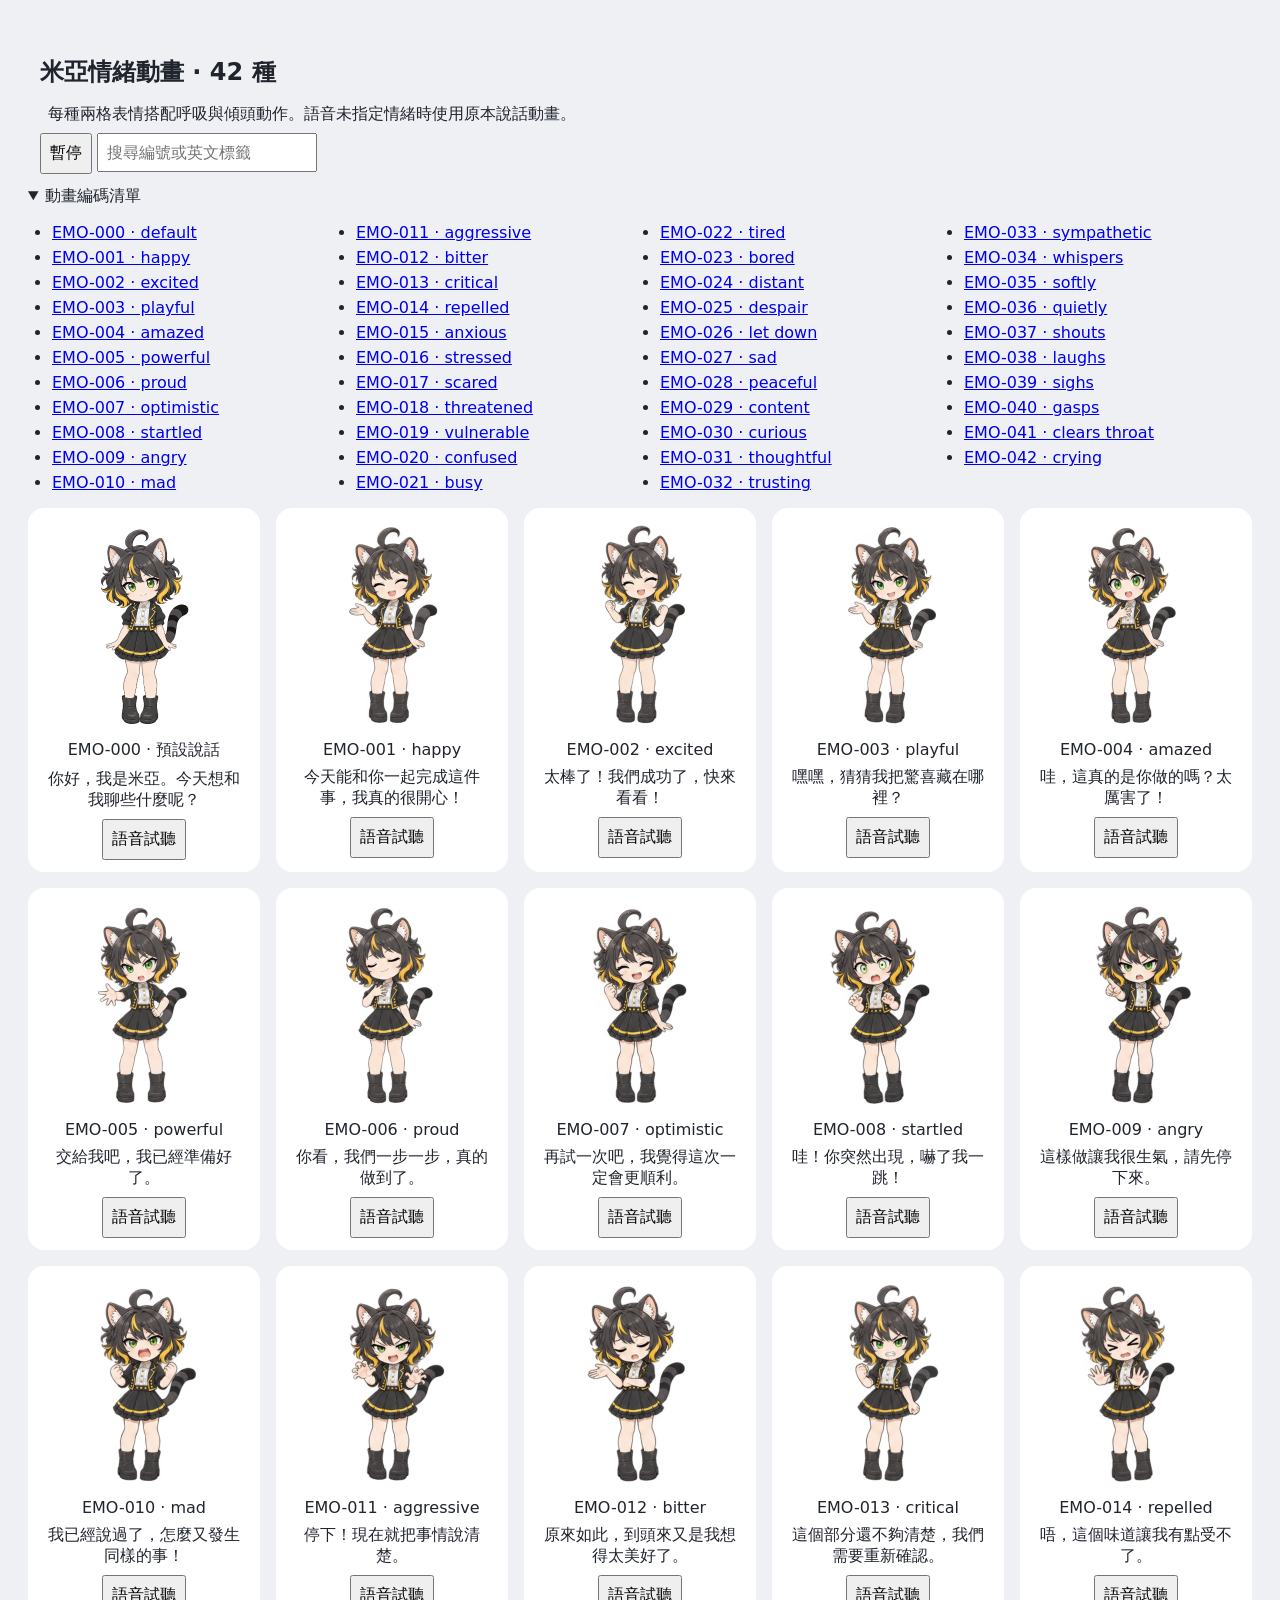
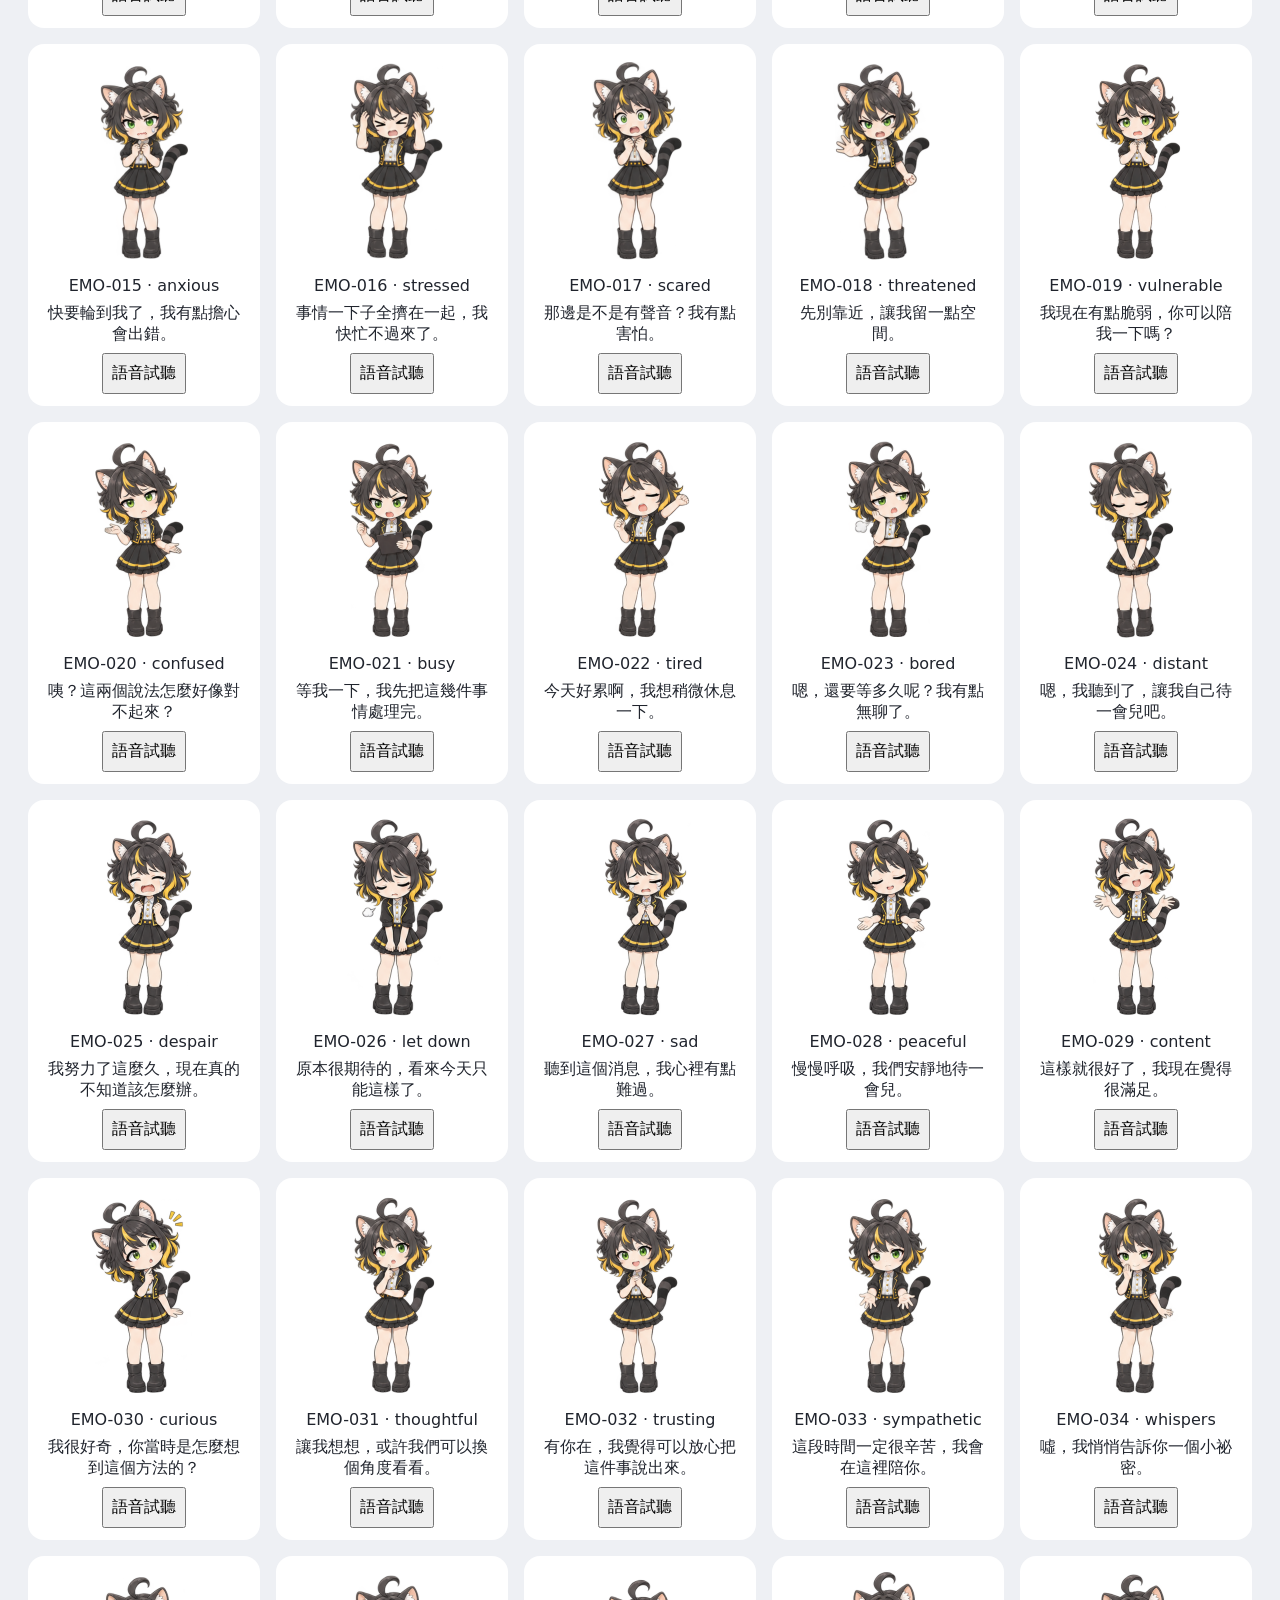
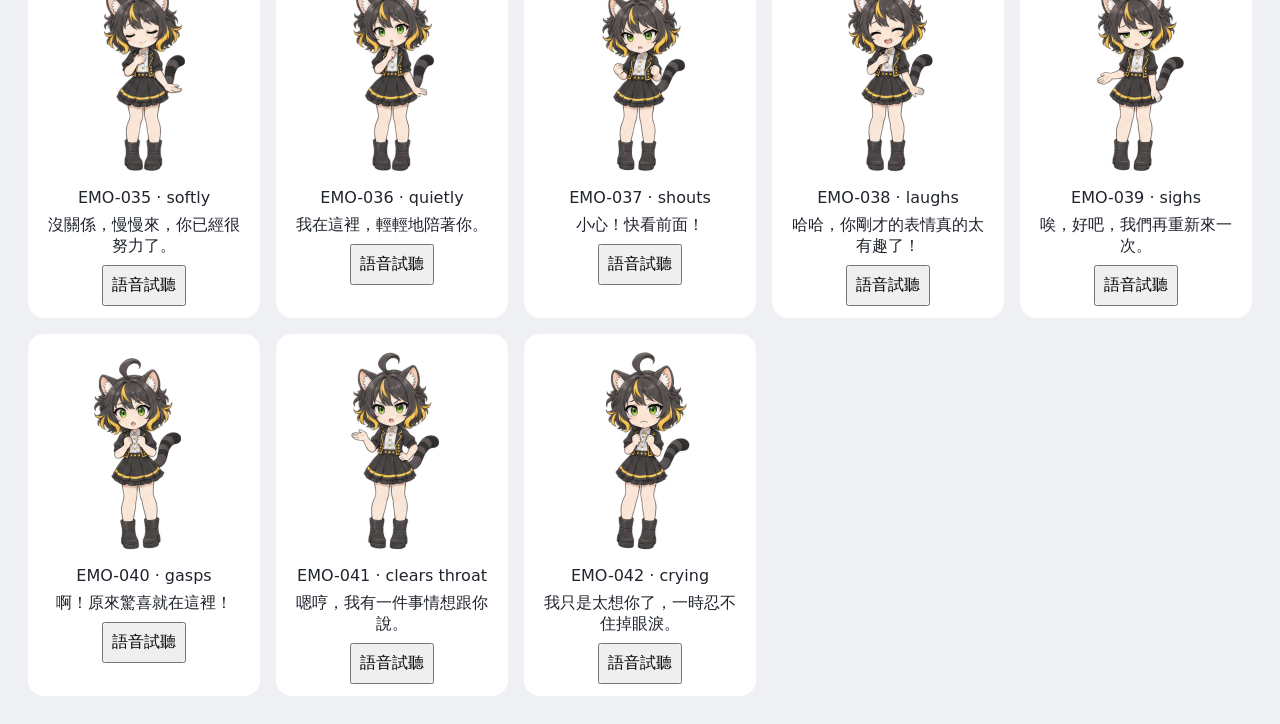
==== 情緒動畫預覽.html @ f8f02eca "Release MIA desktop 3.1 public source and animation previews" ====
<!doctype html><html lang="zh-Hant"><meta charset="utf-8"><title>米亞情緒動畫</title>
<style>body{background:#eef0f4;color:#20242d;font:16px system-ui;margin:28px}header{position:sticky;top:0;background:#eef0f4ed;padding:12px;z-index:1}h1{font-size:24px}button,input{font:inherit;padding:8px}main{display:grid;grid-template-columns:repeat(auto-fill,minmax(205px,1fr));gap:16px}article{background:white;border-radius:16px;padding:12px;text-align:center}canvas{width:192px;height:208px}p{margin:8px}small{color:#616773}</style>
<style>#index{columns:4 180px;padding-left:24px}#index li{break-inside:avoid;margin-bottom:6px}article{scroll-margin-top:180px}</style>
<header><h1>米亞情緒動畫 · 42 種</h1><p>每種兩格表情搭配呼吸與傾頭動作。語音未指定情緒時使用原本說話動畫。</p><button id="toggle">暫停</button> <input id="filter" placeholder="搜尋編號或英文標籤" aria-label="搜尋編號或標籤"></header>
<details open><summary>動畫編碼清單</summary><ul id="index"></ul></details><main id="gallery"></main>
<script>
const profiles=[{"code": "EMO-000", "tag": "default", "period": 2.4, "tilt": 1, "lean": 0, "breath": 0.008}, {"tag": "happy", "period": 2.2, "tilt": 1.3, "lean": 0.0, "breath": 0.01, "code": "EMO-001"}, {"tag": "excited", "period": 0.8, "tilt": 2.0, "lean": 0.0, "breath": 0.018, "code": "EMO-002"}, {"tag": "playful", "period": 1.6, "tilt": 3.0, "lean": 1.0, "breath": 0.012, "code": "EMO-003"}, {"tag": "amazed", "period": 1.3, "tilt": 1.0, "lean": -2.0, "breath": 0.014, "code": "EMO-004"}, {"tag": "powerful", "period": 2.8, "tilt": 0.7, "lean": -1.0, "breath": 0.012, "code": "EMO-005"}, {"tag": "proud", "period": 3.2, "tilt": 1.2, "lean": -1.5, "breath": 0.009, "code": "EMO-006"}, {"tag": "optimistic", "period": 2.5, "tilt": 1.8, "lean": 1.0, "breath": 0.01, "code": "EMO-007"}, {"tag": "startled", "period": 0.7, "tilt": 1.3, "lean": -3.0, "breath": 0.018, "code": "EMO-008"}, {"tag": "angry", "period": 1.2, "tilt": 1.0, "lean": 3.0, "breath": 0.012, "code": "EMO-009"}, {"tag": "mad", "period": 1.0, "tilt": 1.5, "lean": 3.5, "breath": 0.014, "code": "EMO-010"}, {"tag": "aggressive", "period": 0.9, "tilt": 1.7, "lean": 4.0, "breath": 0.016, "code": "EMO-011"}, {"tag": "bitter", "period": 3.8, "tilt": 0.5, "lean": -2.0, "breath": 0.005, "code": "EMO-012"}, {"tag": "critical", "period": 2.9, "tilt": 0.9, "lean": 2.0, "breath": 0.006, "code": "EMO-013"}, {"tag": "repelled", "period": 2.4, "tilt": 1.2, "lean": -4.0, "breath": 0.007, "code": "EMO-014"}, {"tag": "anxious", "period": 1.1, "tilt": 1.0, "lean": 1.0, "breath": 0.013, "code": "EMO-015"}, {"tag": "stressed", "period": 1.5, "tilt": 1.2, "lean": 2.0, "breath": 0.012, "code": "EMO-016"}, {"tag": "scared", "period": 0.8, "tilt": 0.8, "lean": -2.0, "breath": 0.014, "code": "EMO-017"}, {"tag": "threatened", "period": 1.3, "tilt": 0.6, "lean": -3.0, "breath": 0.011, "code": "EMO-018"}, {"tag": "vulnerable", "period": 3.3, "tilt": 0.6, "lean": 1.0, "breath": 0.006, "code": "EMO-019"}, {"tag": "confused", "period": 2.7, "tilt": 3.5, "lean": 0.0, "breath": 0.007, "code": "EMO-020"}, {"tag": "busy", "period": 1.7, "tilt": 1.4, "lean": 1.0, "breath": 0.009, "code": "EMO-021"}, {"tag": "tired", "period": 5.0, "tilt": 0.7, "lean": 2.0, "breath": 0.005, "code": "EMO-022"}, {"tag": "bored", "period": 4.5, "tilt": 1.5, "lean": -1.0, "breath": 0.004, "code": "EMO-023"}, {"tag": "distant", "period": 5.5, "tilt": 0.4, "lean": -2.0, "breath": 0.003, "code": "EMO-024"}, {"tag": "despair", "period": 5.2, "tilt": 0.5, "lean": 3.0, "breath": 0.004, "code": "EMO-025"}, {"tag": "let down", "period": 4.8, "tilt": 0.7, "lean": 2.5, "breath": 0.005, "code": "EMO-026"}, {"tag": "sad", "period": 4.2, "tilt": 0.8, "lean": 2.0, "breath": 0.006, "code": "EMO-027"}, {"tag": "peaceful", "period": 4.0, "tilt": 0.6, "lean": 0.0, "breath": 0.007, "code": "EMO-028"}, {"tag": "content", "period": 4.4, "tilt": 0.8, "lean": -0.5, "breath": 0.008, "code": "EMO-029"}, {"tag": "curious", "period": 2.6, "tilt": 2.8, "lean": 1.5, "breath": 0.009, "code": "EMO-030"}, {"tag": "thoughtful", "period": 3.9, "tilt": 1.4, "lean": 1.0, "breath": 0.006, "code": "EMO-031"}, {"tag": "trusting", "period": 3.6, "tilt": 1.1, "lean": -0.5, "breath": 0.008, "code": "EMO-032"}, {"tag": "sympathetic", "period": 3.7, "tilt": 1.0, "lean": 1.5, "breath": 0.007, "code": "EMO-033"}, {"tag": "whispers", "period": 3.4, "tilt": 0.6, "lean": 2.5, "breath": 0.004, "code": "EMO-034"}, {"tag": "softly", "period": 3.5, "tilt": 0.8, "lean": 1.0, "breath": 0.005, "code": "EMO-035"}, {"tag": "quietly", "period": 4.1, "tilt": 0.4, "lean": 0.5, "breath": 0.004, "code": "EMO-036"}, {"tag": "shouts", "period": 1.0, "tilt": 1.2, "lean": 3.0, "breath": 0.02, "code": "EMO-037"}, {"tag": "laughs", "period": 0.6, "tilt": 2.4, "lean": -1.0, "breath": 0.022, "code": "EMO-038"}, {"tag": "sighs", "period": 4.6, "tilt": 0.4, "lean": 2.0, "breath": 0.012, "code": "EMO-039"}, {"tag": "gasps", "period": 0.9, "tilt": 0.7, "lean": -2.5, "breath": 0.02, "code": "EMO-040"}, {"tag": "clears throat", "period": 1.8, "tilt": 0.5, "lean": 1.5, "breath": 0.01, "code": "EMO-041"}, {"tag": "crying", "period": 1.9, "tilt": 1.1, "lean": 3.0, "breath": 0.016, "code": "EMO-042"}],atlases=[{"file": "speech-atlas-1.png", "columns": 4, "rows": 3, "tags": ["happy", "excited", "playful", "amazed", "powerful", "proud"], "xBounds": [0, 267, 523, 777, 1044], "yBounds": [0, 480, 982, 1507], "bounds": [[44, 12, 241, 448], [30, 12, 227, 448], [31, 12, 218, 448], [31, 12, 220, 448], [48, 34, 241, 470], [30, 34, 228, 470], [31, 34, 224, 470], [31, 34, 224, 470], [49, 35, 241, 471], [28, 34, 228, 472], [30, 34, 224, 471], [31, 34, 224, 471]]}, {"file": "speech-atlas-2.png", "columns": 3, "rows": 4, "tags": ["optimistic", "startled", "angry", "mad", "aggressive", "bitter"], "xBounds": [0, 351, 692, 1044], "yBounds": [0, 370, 747, 1125, 1507], "bounds": [[107, 6, 287, 359], [87, 7, 257, 359], [70, 6, 245, 359], [110, 13, 286, 366], [85, 14, 257, 366], [69, 13, 245, 366], [111, 14, 286, 366], [87, 13, 263, 365], [68, 13, 243, 366], [113, 14, 286, 365], [85, 13, 257, 364], [66, 14, 242, 364]]}, {"file": "speech-atlas-3.png", "columns": 3, "rows": 4, "tags": ["critical", "repelled", "anxious", "stressed", "scared", "threatened"], "xBounds": [0, 348, 695, 1044], "yBounds": [0, 374, 751, 1128, 1507], "bounds": [[118, 10, 279, 363], [98, 10, 262, 362], [81, 10, 245, 362], [115, 13, 279, 365], [97, 13, 259, 365], [80, 13, 238, 365], [113, 13, 281, 365], [96, 14, 264, 365], [81, 13, 241, 365], [117, 14, 276, 364], [96, 14, 259, 364], [76, 13, 245, 364]]}, {"file": "speech-atlas-4.png", "columns": 4, "rows": 3, "tags": ["vulnerable", "confused", "busy", "tired", "bored", "distant"], "xBounds": [0, 268, 522, 776, 1044], "yBounds": [0, 489, 992, 1507], "bounds": [[48, 21, 237, 456], [31, 21, 222, 456], [35, 22, 224, 456], [33, 22, 225, 456], [49, 37, 236, 469], [37, 36, 221, 469], [33, 38, 219, 469], [32, 39, 232, 469], [48, 39, 234, 468], [33, 37, 219, 468], [37, 36, 219, 469], [36, 39, 219, 468]]}, {"file": "speech-atlas-5.png", "columns": 4, "rows": 3, "tags": ["despair", "let down", "sad", "peaceful", "content", "curious"], "xBounds": [0, 276, 525, 773, 1044], "yBounds": [0, 463, 965, 1507], "bounds": [[59, 9, 253, 436], [26, 9, 217, 436], [32, 13, 228, 436], [23, 15, 224, 436], [62, 30, 255, 476], [27, 29, 220, 476], [30, 33, 220, 476], [30, 31, 223, 476], [62, 28, 254, 488], [23, 29, 226, 488], [24, 32, 226, 488], [21, 50, 241, 488]]}, {"file": "speech-atlas-6.png", "columns": 4, "rows": 3, "tags": ["thoughtful", "trusting", "sympathetic", "whispers", "softly", "quietly"], "xBounds": [0, 272, 524, 777, 1044], "yBounds": [0, 481, 985, 1507], "bounds": [[54, 12, 235, 452], [35, 13, 216, 452], [37, 12, 218, 452], [37, 12, 218, 451], [53, 32, 240, 473], [34, 32, 221, 473], [32, 34, 222, 473], [33, 34, 222, 473], [51, 33, 235, 471], [33, 32, 217, 471], [34, 32, 217, 471], [35, 32, 218, 471]]}, {"file": "speech-atlas-7.png", "columns": 4, "rows": 3, "tags": ["shouts", "laughs", "sighs", "gasps", "clears throat", "crying"], "xBounds": [0, 278, 527, 776, 1044], "yBounds": [0, 489, 993, 1506], "bounds": [[57, 10, 254, 465], [27, 10, 224, 465], [23, 11, 225, 465], [25, 11, 224, 465], [52, 26, 256, 478], [27, 29, 228, 478], [29, 27, 226, 478], [30, 29, 227, 478], [56, 30, 254, 477], [25, 28, 229, 478], [28, 31, 226, 479], [30, 28, 229, 479]]}],base='src/Mia/Assets/Interactions/';
const samples=[{"code": "EMO-000", "tag": "", "line": "\u4f60\u597d\uff0c\u6211\u662f\u7c73\u4e9e\u3002\u4eca\u5929\u60f3\u548c\u6211\u804a\u4e9b\u4ec0\u9ebc\u5462\uff1f"}, {"code": "EMO-001", "tag": "happy", "line": "\u4eca\u5929\u80fd\u548c\u4f60\u4e00\u8d77\u5b8c\u6210\u9019\u4ef6\u4e8b\uff0c\u6211\u771f\u7684\u5f88\u958b\u5fc3\uff01"}, {"code": "EMO-002", "tag": "excited", "line": "\u592a\u68d2\u4e86\uff01\u6211\u5011\u6210\u529f\u4e86\uff0c\u5feb\u4f86\u770b\u770b\uff01"}, {"code": "EMO-003", "tag": "playful", "line": "\u563f\u563f\uff0c\u731c\u731c\u6211\u628a\u9a5a\u559c\u85cf\u5728\u54ea\u88e1\uff1f"}, {"code": "EMO-004", "tag": "amazed", "line": "\u54c7\uff0c\u9019\u771f\u7684\u662f\u4f60\u505a\u7684\u55ce\uff1f\u592a\u53b2\u5bb3\u4e86\uff01"}, {"code": "EMO-005", "tag": "powerful", "line": "\u4ea4\u7d66\u6211\u5427\uff0c\u6211\u5df2\u7d93\u6e96\u5099\u597d\u4e86\u3002"}, {"code": "EMO-006", "tag": "proud", "line": "\u4f60\u770b\uff0c\u6211\u5011\u4e00\u6b65\u4e00\u6b65\uff0c\u771f\u7684\u505a\u5230\u4e86\u3002"}, {"code": "EMO-007", "tag": "optimistic", "line": "\u518d\u8a66\u4e00\u6b21\u5427\uff0c\u6211\u89ba\u5f97\u9019\u6b21\u4e00\u5b9a\u6703\u66f4\u9806\u5229\u3002"}, {"code": "EMO-008", "tag": "startled", "line": "\u54c7\uff01\u4f60\u7a81\u7136\u51fa\u73fe\uff0c\u5687\u4e86\u6211\u4e00\u8df3\uff01"}, {"code": "EMO-009", "tag": "angry", "line": "\u9019\u6a23\u505a\u8b93\u6211\u5f88\u751f\u6c23\uff0c\u8acb\u5148\u505c\u4e0b\u4f86\u3002"}, {"code": "EMO-010", "tag": "mad", "line": "\u6211\u5df2\u7d93\u8aaa\u904e\u4e86\uff0c\u600e\u9ebc\u53c8\u767c\u751f\u540c\u6a23\u7684\u4e8b\uff01"}, {"code": "EMO-011", "tag": "aggressive", "line": "\u505c\u4e0b\uff01\u73fe\u5728\u5c31\u628a\u4e8b\u60c5\u8aaa\u6e05\u695a\u3002"}, {"code": "EMO-012", "tag": "bitter", "line": "\u539f\u4f86\u5982\u6b64\uff0c\u5230\u982d\u4f86\u53c8\u662f\u6211\u60f3\u5f97\u592a\u7f8e\u597d\u4e86\u3002"}, {"code": "EMO-013", "tag": "critical", "line": "\u9019\u500b\u90e8\u5206\u9084\u4e0d\u5920\u6e05\u695a\uff0c\u6211\u5011\u9700\u8981\u91cd\u65b0\u78ba\u8a8d\u3002"}, {"code": "EMO-014", "tag": "repelled", "line": "\u5514\uff0c\u9019\u500b\u5473\u9053\u8b93\u6211\u6709\u9ede\u53d7\u4e0d\u4e86\u3002"}, {"code": "EMO-015", "tag": "anxious", "line": "\u5feb\u8981\u8f2a\u5230\u6211\u4e86\uff0c\u6211\u6709\u9ede\u64d4\u5fc3\u6703\u51fa\u932f\u3002"}, {"code": "EMO-016", "tag": "stressed", "line": "\u4e8b\u60c5\u4e00\u4e0b\u5b50\u5168\u64e0\u5728\u4e00\u8d77\uff0c\u6211\u5feb\u5fd9\u4e0d\u904e\u4f86\u4e86\u3002"}, {"code": "EMO-017", "tag": "scared", "line": "\u90a3\u908a\u662f\u4e0d\u662f\u6709\u8072\u97f3\uff1f\u6211\u6709\u9ede\u5bb3\u6015\u3002"}, {"code": "EMO-018", "tag": "threatened", "line": "\u5148\u5225\u9760\u8fd1\uff0c\u8b93\u6211\u7559\u4e00\u9ede\u7a7a\u9593\u3002"}, {"code": "EMO-019", "tag": "vulnerable", "line": "\u6211\u73fe\u5728\u6709\u9ede\u8106\u5f31\uff0c\u4f60\u53ef\u4ee5\u966a\u6211\u4e00\u4e0b\u55ce\uff1f"}, {"code": "EMO-020", "tag": "confused", "line": "\u54a6\uff1f\u9019\u5169\u500b\u8aaa\u6cd5\u600e\u9ebc\u597d\u50cf\u5c0d\u4e0d\u8d77\u4f86\uff1f"}, {"code": "EMO-021", "tag": "busy", "line": "\u7b49\u6211\u4e00\u4e0b\uff0c\u6211\u5148\u628a\u9019\u5e7e\u4ef6\u4e8b\u60c5\u8655\u7406\u5b8c\u3002"}, {"code": "EMO-022", "tag": "tired", "line": "\u4eca\u5929\u597d\u7d2f\u554a\uff0c\u6211\u60f3\u7a0d\u5fae\u4f11\u606f\u4e00\u4e0b\u3002"}, {"code": "EMO-023", "tag": "bored", "line": "\u55ef\uff0c\u9084\u8981\u7b49\u591a\u4e45\u5462\uff1f\u6211\u6709\u9ede\u7121\u804a\u4e86\u3002"}, {"code": "EMO-024", "tag": "distant", "line": "\u55ef\uff0c\u6211\u807d\u5230\u4e86\uff0c\u8b93\u6211\u81ea\u5df1\u5f85\u4e00\u6703\u5152\u5427\u3002"}, {"code": "EMO-025", "tag": "despair", "line": "\u6211\u52aa\u529b\u4e86\u9019\u9ebc\u4e45\uff0c\u73fe\u5728\u771f\u7684\u4e0d\u77e5\u9053\u8a72\u600e\u9ebc\u8fa6\u3002"}, {"code": "EMO-026", "tag": "let down", "line": "\u539f\u672c\u5f88\u671f\u5f85\u7684\uff0c\u770b\u4f86\u4eca\u5929\u53ea\u80fd\u9019\u6a23\u4e86\u3002"}, {"code": "EMO-027", "tag": "sad", "line": "\u807d\u5230\u9019\u500b\u6d88\u606f\uff0c\u6211\u5fc3\u88e1\u6709\u9ede\u96e3\u904e\u3002"}, {"code": "EMO-028", "tag": "peaceful", "line": "\u6162\u6162\u547c\u5438\uff0c\u6211\u5011\u5b89\u975c\u5730\u5f85\u4e00\u6703\u5152\u3002"}, {"code": "EMO-029", "tag": "content", "line": "\u9019\u6a23\u5c31\u5f88\u597d\u4e86\uff0c\u6211\u73fe\u5728\u89ba\u5f97\u5f88\u6eff\u8db3\u3002"}, {"code": "EMO-030", "tag": "curious", "line": "\u6211\u5f88\u597d\u5947\uff0c\u4f60\u7576\u6642\u662f\u600e\u9ebc\u60f3\u5230\u9019\u500b\u65b9\u6cd5\u7684\uff1f"}, {"code": "EMO-031", "tag": "thoughtful", "line": "\u8b93\u6211\u60f3\u60f3\uff0c\u6216\u8a31\u6211\u5011\u53ef\u4ee5\u63db\u500b\u89d2\u5ea6\u770b\u770b\u3002"}, {"code": "EMO-032", "tag": "trusting", "line": "\u6709\u4f60\u5728\uff0c\u6211\u89ba\u5f97\u53ef\u4ee5\u653e\u5fc3\u628a\u9019\u4ef6\u4e8b\u8aaa\u51fa\u4f86\u3002"}, {"code": "EMO-033", "tag": "sympathetic", "line": "\u9019\u6bb5\u6642\u9593\u4e00\u5b9a\u5f88\u8f9b\u82e6\uff0c\u6211\u6703\u5728\u9019\u88e1\u966a\u4f60\u3002"}, {"code": "EMO-034", "tag": "whispers", "line": "\u5653\uff0c\u6211\u6084\u6084\u544a\u8a34\u4f60\u4e00\u500b\u5c0f\u7955\u5bc6\u3002"}, {"code": "EMO-035", "tag": "softly", "line": "\u6c92\u95dc\u4fc2\uff0c\u6162\u6162\u4f86\uff0c\u4f60\u5df2\u7d93\u5f88\u52aa\u529b\u4e86\u3002"}, {"code": "EMO-036", "tag": "quietly", "line": "\u6211\u5728\u9019\u88e1\uff0c\u8f15\u8f15\u5730\u966a\u8457\u4f60\u3002"}, {"code": "EMO-037", "tag": "shouts", "line": "\u5c0f\u5fc3\uff01\u5feb\u770b\u524d\u9762\uff01"}, {"code": "EMO-038", "tag": "laughs", "line": "\u54c8\u54c8\uff0c\u4f60\u525b\u624d\u7684\u8868\u60c5\u771f\u7684\u592a\u6709\u8da3\u4e86\uff01"}, {"code": "EMO-039", "tag": "sighs", "line": "\u5509\uff0c\u597d\u5427\uff0c\u6211\u5011\u518d\u91cd\u65b0\u4f86\u4e00\u6b21\u3002"}, {"code": "EMO-040", "tag": "gasps", "line": "\u554a\uff01\u539f\u4f86\u9a5a\u559c\u5c31\u5728\u9019\u88e1\uff01"}, {"code": "EMO-041", "tag": "clears throat", "line": "\u55ef\u54fc\uff0c\u6211\u6709\u4e00\u4ef6\u4e8b\u60c5\u60f3\u8ddf\u4f60\u8aaa\u3002"}, {"code": "EMO-042", "tag": "crying", "line": "\u6211\u53ea\u662f\u592a\u60f3\u4f60\u4e86\uff0c\u4e00\u6642\u5fcd\u4e0d\u4f4f\u6389\u773c\u6dda\u3002"}];
let active=null;
function stopAudio(){if(active){active.audio.pause();active.button.textContent='語音試聽';active.card.style.outline='';active=null}}
window.addEventListener('pagehide',stopAudio);
function addAudio(card,p){
 const sample=samples.find(s=>s.code===p.code),line=document.createElement('p'),button=document.createElement('button');
 line.textContent=sample.line;button.textContent='語音試聽';
 button.onclick=async()=>{
  const same=active?.button===button;stopAudio();if(same)return;
  const audio=new Audio('art/speech-audio/'+p.code+'.mp3');
  active={audio,button,card};button.textContent='載入中…';
  audio.onplaying=()=>{if(active?.audio===audio){button.textContent='停止試聽';card.style.outline='3px solid #b58a37'}};
  audio.onended=()=>{if(active?.audio===audio)stopAudio()};
  audio.onerror=()=>{if(active?.audio===audio){stopAudio();button.textContent='音檔載入失敗，點擊重試'}};
  try{await audio.play()}catch{if(active?.audio===audio){stopAudio();button.textContent='無法播放，點擊重試'}}
 };card.append(line,button);
}
let running=true,elapsed=0,last=performance.now();const cards=[];
toggle.onclick=()=>{stopAudio();running=!running;toggle.textContent=running?'暫停':'播放'};
const indexRows = new Map();
for (const p of [...profiles].sort((a,b)=>a.code.localeCompare(b.code))) {
 const row=document.createElement('li'),link=document.createElement('a');
 link.href='#'+p.code;link.textContent=p.code+' · '+p.tag;
 row.append(link);document.getElementById('index').append(row);indexRows.set(p.code,row);
}
function matches(p){return (p.code+' '+p.tag).toLowerCase().includes(filter.value.trim().toLowerCase())}
filter.oninput=()=>{
 stopAudio();
 for(const p of profiles)indexRows.get(p.code).hidden=!matches(p);
 for(const c of cards)c.card.hidden=!matches(c.p);
};
function load(file){return new Promise((resolve,reject)=>{const image=new Image();image.onload=()=>resolve(image);image.onerror=reject;image.src=base+file})}
function frame(image,cell,atlas){
 const col=cell%atlas.columns,row=Math.floor(cell/atlas.columns),x=atlas.xBounds[col],y=atlas.yBounds[row];
 const w=atlas.xBounds[col+1]-x,h=atlas.yBounds[row+1]-y;
 const c=document.createElement('canvas');c.width=w;c.height=h;const g=c.getContext('2d');g.drawImage(image,x,y,w,h,0,0,w,h);
 const [left,top,endX,endY]=atlas.bounds[cell],right=endX-1,bottom=endY-1;
 const out=document.createElement('canvas');out.width=768;out.height=832;
 const cw=right-left+1,ch=bottom-top+1,s=Math.min(680/cw,780/ch);
 out.getContext('2d').drawImage(c,left,top,cw,ch,(768-cw*s)/2,812-ch*s,cw*s,ch*s);return out;
}
async function setup(){for(const atlas of atlases){const image=await load(atlas.file);for(let index=0;index<atlas.tags.length;index++){
 const p=profiles.find(p=>p.tag===atlas.tags[index]);const card=document.createElement('article');const canvas=document.createElement('canvas');canvas.width=384;canvas.height=416;
 const label=document.createElement('p');label.textContent=p.code+' · '+p.tag;
 card.id=p.code;card.hidden=!matches(p);card.append(canvas,label);addAudio(card,p);gallery.append(card);
 cards.push({card,canvas,p,frames:[frame(image,index*2,atlas),frame(image,index*2+1,atlas)]});
 }}
 const p=profiles.find(p=>p.code==='EMO-000');
 const card=document.createElement('article'),canvas=document.createElement('canvas');canvas.width=384;canvas.height=416;
 const label=document.createElement('p');label.textContent='EMO-000 · 預設說話';
 card.id=p.code;card.append(canvas,label);addAudio(card,p);gallery.prepend(card);
 cards.push({card,canvas,p,frames:[await load('speaking.png'),await load('listening.png')]});
 if(location.hash)document.getElementById(location.hash.slice(1))?.scrollIntoView();
 requestAnimationFrame(tick)}
function tick(now){if(running)elapsed+=(now-last)/1000;last=now;
 for(const c of cards){if(c.card.hidden)continue;const time=active?(active.card===c.card?active.audio.currentTime:0):elapsed;const g=c.canvas.getContext('2d');g.clearRect(0,0,384,416);g.save();const phase=time/c.p.period*Math.PI*2;
 g.translate(192,416*.94);g.rotate((c.p.lean+Math.sin(phase)*c.p.tilt)*Math.PI/180);g.scale(1,1+Math.sin(phase)*c.p.breath);g.translate(-192,-416*.94);
 g.drawImage(c.frames[Math.floor(time*2)%2],0,0,384,416);g.restore();}requestAnimationFrame(tick)}
setup().catch(e=>gallery.textContent='素材載入失敗，請從 MIA_desktop 資料夾開啟預覽。');
</script></html>
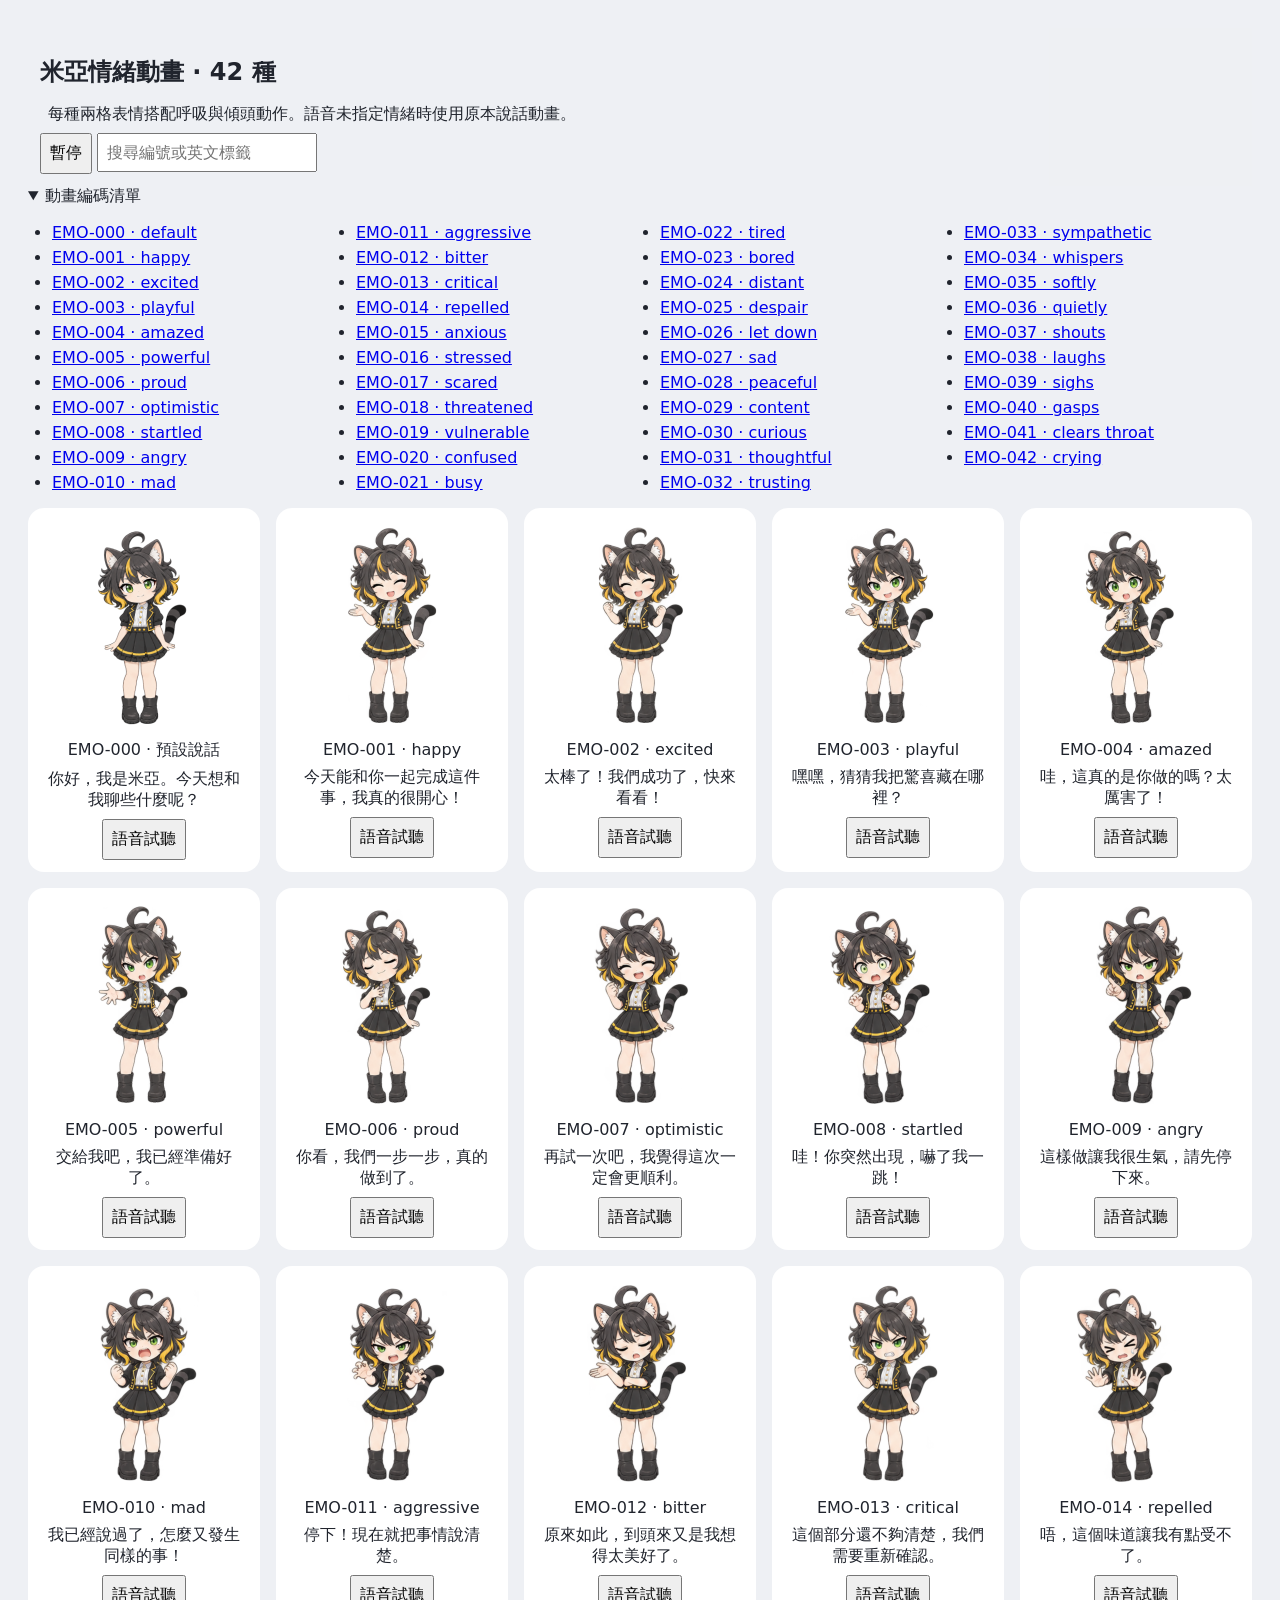
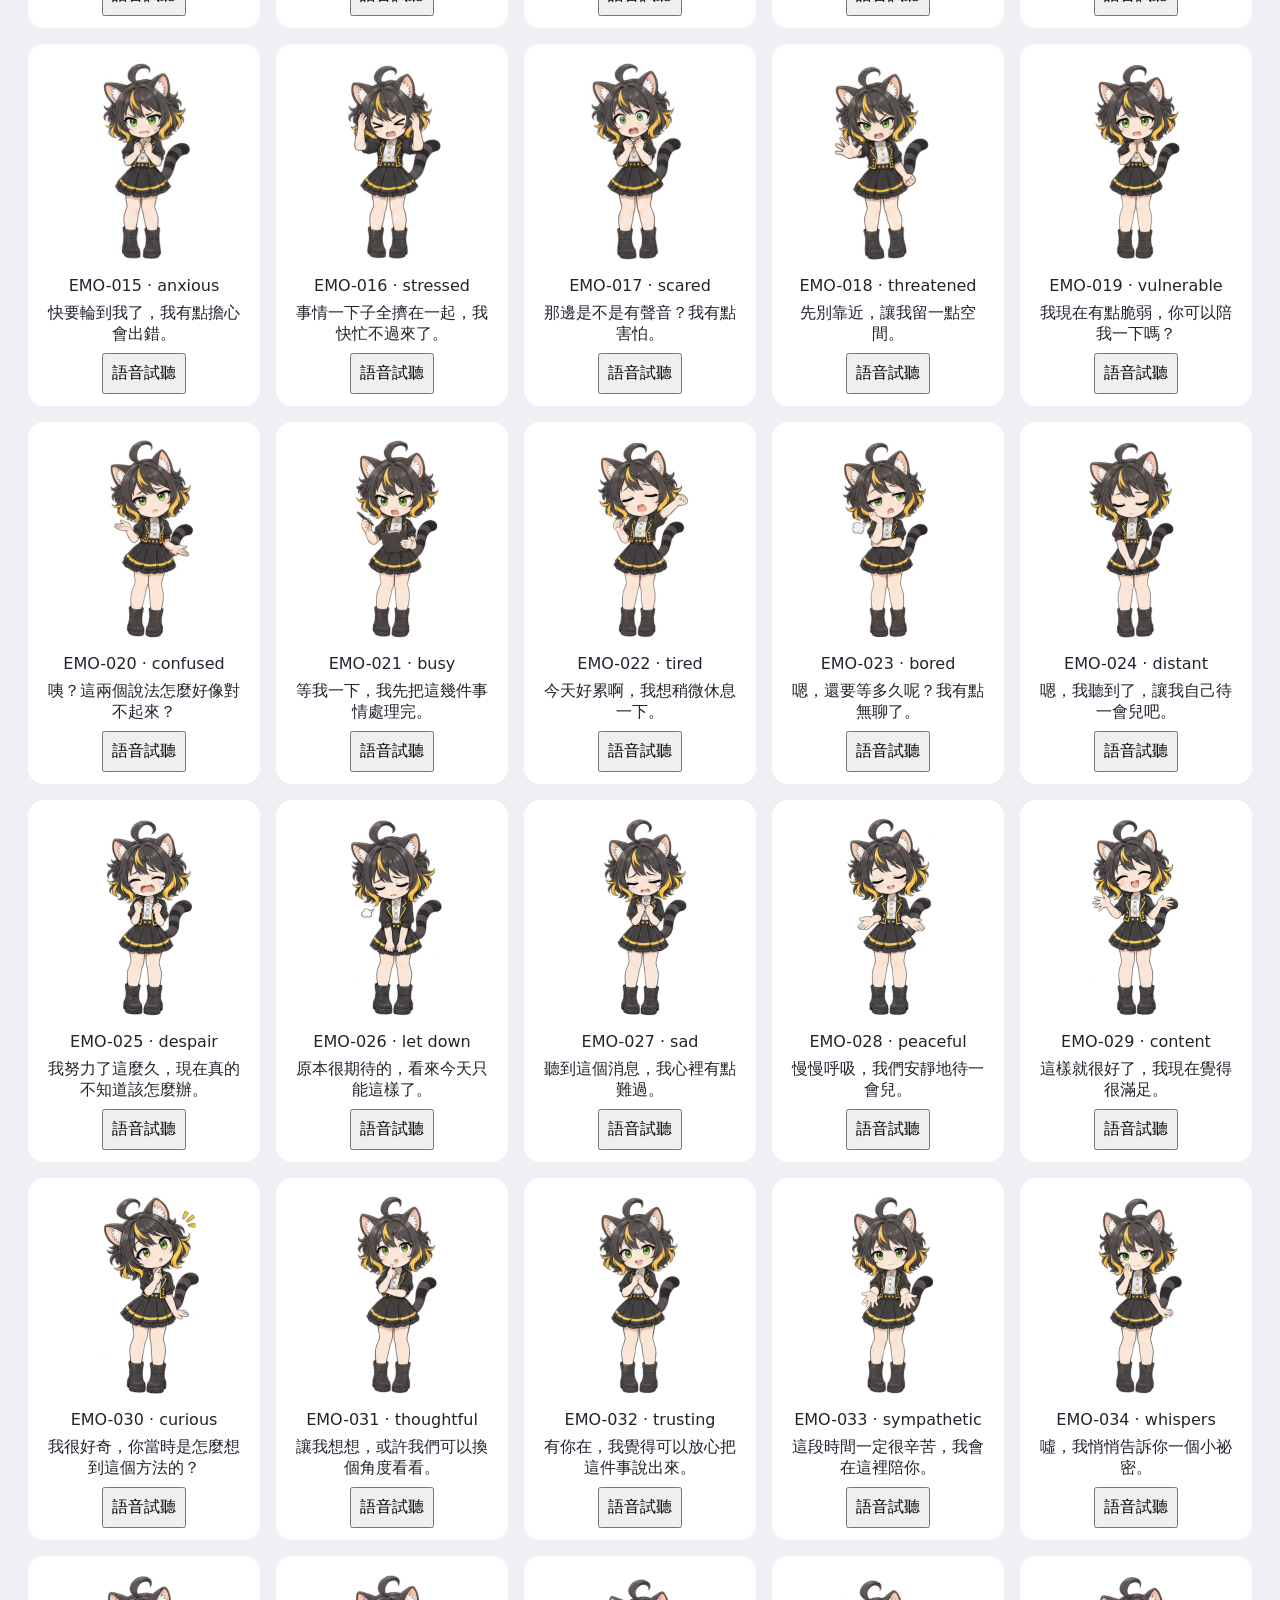
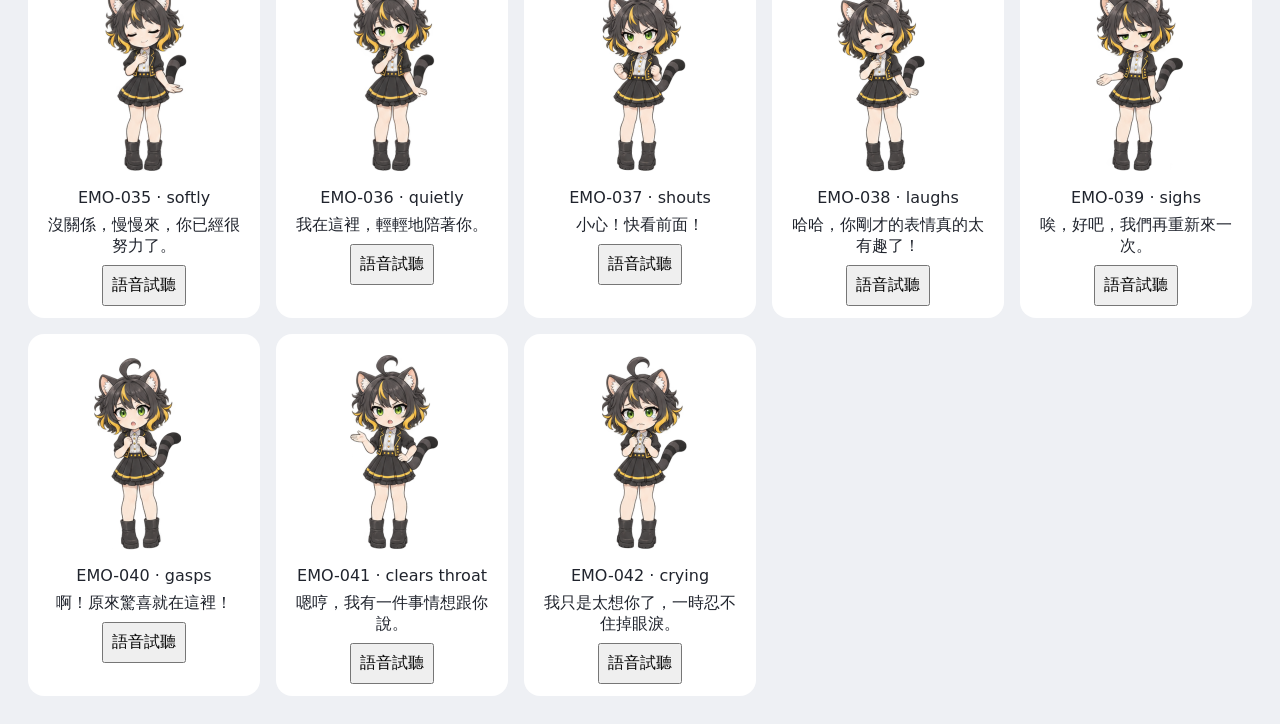
==== commit 335a6706: "Make main the project homepage and shared asset library" ====
--- a/情緒動畫預覽.html
+++ b/情緒動畫預覽.html
@@ -4,7 +4,7 @@
 <header><h1>米亞情緒動畫 · 42 種</h1><p>每種兩格表情搭配呼吸與傾頭動作。語音未指定情緒時使用原本說話動畫。</p><button id="toggle">暫停</button> <input id="filter" placeholder="搜尋編號或英文標籤" aria-label="搜尋編號或標籤"></header>
 <details open><summary>動畫編碼清單</summary><ul id="index"></ul></details><main id="gallery"></main>
 <script>
-const profiles=[{"code": "EMO-000", "tag": "default", "period": 2.4, "tilt": 1, "lean": 0, "breath": 0.008}, {"tag": "happy", "period": 2.2, "tilt": 1.3, "lean": 0.0, "breath": 0.01, "code": "EMO-001"}, {"tag": "excited", "period": 0.8, "tilt": 2.0, "lean": 0.0, "breath": 0.018, "code": "EMO-002"}, {"tag": "playful", "period": 1.6, "tilt": 3.0, "lean": 1.0, "breath": 0.012, "code": "EMO-003"}, {"tag": "amazed", "period": 1.3, "tilt": 1.0, "lean": -2.0, "breath": 0.014, "code": "EMO-004"}, {"tag": "powerful", "period": 2.8, "tilt": 0.7, "lean": -1.0, "breath": 0.012, "code": "EMO-005"}, {"tag": "proud", "period": 3.2, "tilt": 1.2, "lean": -1.5, "breath": 0.009, "code": "EMO-006"}, {"tag": "optimistic", "period": 2.5, "tilt": 1.8, "lean": 1.0, "breath": 0.01, "code": "EMO-007"}, {"tag": "startled", "period": 0.7, "tilt": 1.3, "lean": -3.0, "breath": 0.018, "code": "EMO-008"}, {"tag": "angry", "period": 1.2, "tilt": 1.0, "lean": 3.0, "breath": 0.012, "code": "EMO-009"}, {"tag": "mad", "period": 1.0, "tilt": 1.5, "lean": 3.5, "breath": 0.014, "code": "EMO-010"}, {"tag": "aggressive", "period": 0.9, "tilt": 1.7, "lean": 4.0, "breath": 0.016, "code": "EMO-011"}, {"tag": "bitter", "period": 3.8, "tilt": 0.5, "lean": -2.0, "breath": 0.005, "code": "EMO-012"}, {"tag": "critical", "period": 2.9, "tilt": 0.9, "lean": 2.0, "breath": 0.006, "code": "EMO-013"}, {"tag": "repelled", "period": 2.4, "tilt": 1.2, "lean": -4.0, "breath": 0.007, "code": "EMO-014"}, {"tag": "anxious", "period": 1.1, "tilt": 1.0, "lean": 1.0, "breath": 0.013, "code": "EMO-015"}, {"tag": "stressed", "period": 1.5, "tilt": 1.2, "lean": 2.0, "breath": 0.012, "code": "EMO-016"}, {"tag": "scared", "period": 0.8, "tilt": 0.8, "lean": -2.0, "breath": 0.014, "code": "EMO-017"}, {"tag": "threatened", "period": 1.3, "tilt": 0.6, "lean": -3.0, "breath": 0.011, "code": "EMO-018"}, {"tag": "vulnerable", "period": 3.3, "tilt": 0.6, "lean": 1.0, "breath": 0.006, "code": "EMO-019"}, {"tag": "confused", "period": 2.7, "tilt": 3.5, "lean": 0.0, "breath": 0.007, "code": "EMO-020"}, {"tag": "busy", "period": 1.7, "tilt": 1.4, "lean": 1.0, "breath": 0.009, "code": "EMO-021"}, {"tag": "tired", "period": 5.0, "tilt": 0.7, "lean": 2.0, "breath": 0.005, "code": "EMO-022"}, {"tag": "bored", "period": 4.5, "tilt": 1.5, "lean": -1.0, "breath": 0.004, "code": "EMO-023"}, {"tag": "distant", "period": 5.5, "tilt": 0.4, "lean": -2.0, "breath": 0.003, "code": "EMO-024"}, {"tag": "despair", "period": 5.2, "tilt": 0.5, "lean": 3.0, "breath": 0.004, "code": "EMO-025"}, {"tag": "let down", "period": 4.8, "tilt": 0.7, "lean": 2.5, "breath": 0.005, "code": "EMO-026"}, {"tag": "sad", "period": 4.2, "tilt": 0.8, "lean": 2.0, "breath": 0.006, "code": "EMO-027"}, {"tag": "peaceful", "period": 4.0, "tilt": 0.6, "lean": 0.0, "breath": 0.007, "code": "EMO-028"}, {"tag": "content", "period": 4.4, "tilt": 0.8, "lean": -0.5, "breath": 0.008, "code": "EMO-029"}, {"tag": "curious", "period": 2.6, "tilt": 2.8, "lean": 1.5, "breath": 0.009, "code": "EMO-030"}, {"tag": "thoughtful", "period": 3.9, "tilt": 1.4, "lean": 1.0, "breath": 0.006, "code": "EMO-031"}, {"tag": "trusting", "period": 3.6, "tilt": 1.1, "lean": -0.5, "breath": 0.008, "code": "EMO-032"}, {"tag": "sympathetic", "period": 3.7, "tilt": 1.0, "lean": 1.5, "breath": 0.007, "code": "EMO-033"}, {"tag": "whispers", "period": 3.4, "tilt": 0.6, "lean": 2.5, "breath": 0.004, "code": "EMO-034"}, {"tag": "softly", "period": 3.5, "tilt": 0.8, "lean": 1.0, "breath": 0.005, "code": "EMO-035"}, {"tag": "quietly", "period": 4.1, "tilt": 0.4, "lean": 0.5, "breath": 0.004, "code": "EMO-036"}, {"tag": "shouts", "period": 1.0, "tilt": 1.2, "lean": 3.0, "breath": 0.02, "code": "EMO-037"}, {"tag": "laughs", "period": 0.6, "tilt": 2.4, "lean": -1.0, "breath": 0.022, "code": "EMO-038"}, {"tag": "sighs", "period": 4.6, "tilt": 0.4, "lean": 2.0, "breath": 0.012, "code": "EMO-039"}, {"tag": "gasps", "period": 0.9, "tilt": 0.7, "lean": -2.5, "breath": 0.02, "code": "EMO-040"}, {"tag": "clears throat", "period": 1.8, "tilt": 0.5, "lean": 1.5, "breath": 0.01, "code": "EMO-041"}, {"tag": "crying", "period": 1.9, "tilt": 1.1, "lean": 3.0, "breath": 0.016, "code": "EMO-042"}],atlases=[{"file": "speech-atlas-1.png", "columns": 4, "rows": 3, "tags": ["happy", "excited", "playful", "amazed", "powerful", "proud"], "xBounds": [0, 267, 523, 777, 1044], "yBounds": [0, 480, 982, 1507], "bounds": [[44, 12, 241, 448], [30, 12, 227, 448], [31, 12, 218, 448], [31, 12, 220, 448], [48, 34, 241, 470], [30, 34, 228, 470], [31, 34, 224, 470], [31, 34, 224, 470], [49, 35, 241, 471], [28, 34, 228, 472], [30, 34, 224, 471], [31, 34, 224, 471]]}, {"file": "speech-atlas-2.png", "columns": 3, "rows": 4, "tags": ["optimistic", "startled", "angry", "mad", "aggressive", "bitter"], "xBounds": [0, 351, 692, 1044], "yBounds": [0, 370, 747, 1125, 1507], "bounds": [[107, 6, 287, 359], [87, 7, 257, 359], [70, 6, 245, 359], [110, 13, 286, 366], [85, 14, 257, 366], [69, 13, 245, 366], [111, 14, 286, 366], [87, 13, 263, 365], [68, 13, 243, 366], [113, 14, 286, 365], [85, 13, 257, 364], [66, 14, 242, 364]]}, {"file": "speech-atlas-3.png", "columns": 3, "rows": 4, "tags": ["critical", "repelled", "anxious", "stressed", "scared", "threatened"], "xBounds": [0, 348, 695, 1044], "yBounds": [0, 374, 751, 1128, 1507], "bounds": [[118, 10, 279, 363], [98, 10, 262, 362], [81, 10, 245, 362], [115, 13, 279, 365], [97, 13, 259, 365], [80, 13, 238, 365], [113, 13, 281, 365], [96, 14, 264, 365], [81, 13, 241, 365], [117, 14, 276, 364], [96, 14, 259, 364], [76, 13, 245, 364]]}, {"file": "speech-atlas-4.png", "columns": 4, "rows": 3, "tags": ["vulnerable", "confused", "busy", "tired", "bored", "distant"], "xBounds": [0, 268, 522, 776, 1044], "yBounds": [0, 489, 992, 1507], "bounds": [[48, 21, 237, 456], [31, 21, 222, 456], [35, 22, 224, 456], [33, 22, 225, 456], [49, 37, 236, 469], [37, 36, 221, 469], [33, 38, 219, 469], [32, 39, 232, 469], [48, 39, 234, 468], [33, 37, 219, 468], [37, 36, 219, 469], [36, 39, 219, 468]]}, {"file": "speech-atlas-5.png", "columns": 4, "rows": 3, "tags": ["despair", "let down", "sad", "peaceful", "content", "curious"], "xBounds": [0, 276, 525, 773, 1044], "yBounds": [0, 463, 965, 1507], "bounds": [[59, 9, 253, 436], [26, 9, 217, 436], [32, 13, 228, 436], [23, 15, 224, 436], [62, 30, 255, 476], [27, 29, 220, 476], [30, 33, 220, 476], [30, 31, 223, 476], [62, 28, 254, 488], [23, 29, 226, 488], [24, 32, 226, 488], [21, 50, 241, 488]]}, {"file": "speech-atlas-6.png", "columns": 4, "rows": 3, "tags": ["thoughtful", "trusting", "sympathetic", "whispers", "softly", "quietly"], "xBounds": [0, 272, 524, 777, 1044], "yBounds": [0, 481, 985, 1507], "bounds": [[54, 12, 235, 452], [35, 13, 216, 452], [37, 12, 218, 452], [37, 12, 218, 451], [53, 32, 240, 473], [34, 32, 221, 473], [32, 34, 222, 473], [33, 34, 222, 473], [51, 33, 235, 471], [33, 32, 217, 471], [34, 32, 217, 471], [35, 32, 218, 471]]}, {"file": "speech-atlas-7.png", "columns": 4, "rows": 3, "tags": ["shouts", "laughs", "sighs", "gasps", "clears throat", "crying"], "xBounds": [0, 278, 527, 776, 1044], "yBounds": [0, 489, 993, 1506], "bounds": [[57, 10, 254, 465], [27, 10, 224, 465], [23, 11, 225, 465], [25, 11, 224, 465], [52, 26, 256, 478], [27, 29, 228, 478], [29, 27, 226, 478], [30, 29, 227, 478], [56, 30, 254, 477], [25, 28, 229, 478], [28, 31, 226, 479], [30, 28, 229, 479]]}],base='src/Mia/Assets/Interactions/';
+const profiles=[{"code": "EMO-000", "tag": "default", "period": 2.4, "tilt": 1, "lean": 0, "breath": 0.008}, {"tag": "happy", "period": 2.2, "tilt": 1.3, "lean": 0.0, "breath": 0.01, "code": "EMO-001"}, {"tag": "excited", "period": 0.8, "tilt": 2.0, "lean": 0.0, "breath": 0.018, "code": "EMO-002"}, {"tag": "playful", "period": 1.6, "tilt": 3.0, "lean": 1.0, "breath": 0.012, "code": "EMO-003"}, {"tag": "amazed", "period": 1.3, "tilt": 1.0, "lean": -2.0, "breath": 0.014, "code": "EMO-004"}, {"tag": "powerful", "period": 2.8, "tilt": 0.7, "lean": -1.0, "breath": 0.012, "code": "EMO-005"}, {"tag": "proud", "period": 3.2, "tilt": 1.2, "lean": -1.5, "breath": 0.009, "code": "EMO-006"}, {"tag": "optimistic", "period": 2.5, "tilt": 1.8, "lean": 1.0, "breath": 0.01, "code": "EMO-007"}, {"tag": "startled", "period": 0.7, "tilt": 1.3, "lean": -3.0, "breath": 0.018, "code": "EMO-008"}, {"tag": "angry", "period": 1.2, "tilt": 1.0, "lean": 3.0, "breath": 0.012, "code": "EMO-009"}, {"tag": "mad", "period": 1.0, "tilt": 1.5, "lean": 3.5, "breath": 0.014, "code": "EMO-010"}, {"tag": "aggressive", "period": 0.9, "tilt": 1.7, "lean": 4.0, "breath": 0.016, "code": "EMO-011"}, {"tag": "bitter", "period": 3.8, "tilt": 0.5, "lean": -2.0, "breath": 0.005, "code": "EMO-012"}, {"tag": "critical", "period": 2.9, "tilt": 0.9, "lean": 2.0, "breath": 0.006, "code": "EMO-013"}, {"tag": "repelled", "period": 2.4, "tilt": 1.2, "lean": -4.0, "breath": 0.007, "code": "EMO-014"}, {"tag": "anxious", "period": 1.1, "tilt": 1.0, "lean": 1.0, "breath": 0.013, "code": "EMO-015"}, {"tag": "stressed", "period": 1.5, "tilt": 1.2, "lean": 2.0, "breath": 0.012, "code": "EMO-016"}, {"tag": "scared", "period": 0.8, "tilt": 0.8, "lean": -2.0, "breath": 0.014, "code": "EMO-017"}, {"tag": "threatened", "period": 1.3, "tilt": 0.6, "lean": -3.0, "breath": 0.011, "code": "EMO-018"}, {"tag": "vulnerable", "period": 3.3, "tilt": 0.6, "lean": 1.0, "breath": 0.006, "code": "EMO-019"}, {"tag": "confused", "period": 2.7, "tilt": 3.5, "lean": 0.0, "breath": 0.007, "code": "EMO-020"}, {"tag": "busy", "period": 1.7, "tilt": 1.4, "lean": 1.0, "breath": 0.009, "code": "EMO-021"}, {"tag": "tired", "period": 5.0, "tilt": 0.7, "lean": 2.0, "breath": 0.005, "code": "EMO-022"}, {"tag": "bored", "period": 4.5, "tilt": 1.5, "lean": -1.0, "breath": 0.004, "code": "EMO-023"}, {"tag": "distant", "period": 5.5, "tilt": 0.4, "lean": -2.0, "breath": 0.003, "code": "EMO-024"}, {"tag": "despair", "period": 5.2, "tilt": 0.5, "lean": 3.0, "breath": 0.004, "code": "EMO-025"}, {"tag": "let down", "period": 4.8, "tilt": 0.7, "lean": 2.5, "breath": 0.005, "code": "EMO-026"}, {"tag": "sad", "period": 4.2, "tilt": 0.8, "lean": 2.0, "breath": 0.006, "code": "EMO-027"}, {"tag": "peaceful", "period": 4.0, "tilt": 0.6, "lean": 0.0, "breath": 0.007, "code": "EMO-028"}, {"tag": "content", "period": 4.4, "tilt": 0.8, "lean": -0.5, "breath": 0.008, "code": "EMO-029"}, {"tag": "curious", "period": 2.6, "tilt": 2.8, "lean": 1.5, "breath": 0.009, "code": "EMO-030"}, {"tag": "thoughtful", "period": 3.9, "tilt": 1.4, "lean": 1.0, "breath": 0.006, "code": "EMO-031"}, {"tag": "trusting", "period": 3.6, "tilt": 1.1, "lean": -0.5, "breath": 0.008, "code": "EMO-032"}, {"tag": "sympathetic", "period": 3.7, "tilt": 1.0, "lean": 1.5, "breath": 0.007, "code": "EMO-033"}, {"tag": "whispers", "period": 3.4, "tilt": 0.6, "lean": 2.5, "breath": 0.004, "code": "EMO-034"}, {"tag": "softly", "period": 3.5, "tilt": 0.8, "lean": 1.0, "breath": 0.005, "code": "EMO-035"}, {"tag": "quietly", "period": 4.1, "tilt": 0.4, "lean": 0.5, "breath": 0.004, "code": "EMO-036"}, {"tag": "shouts", "period": 1.0, "tilt": 1.2, "lean": 3.0, "breath": 0.02, "code": "EMO-037"}, {"tag": "laughs", "period": 0.6, "tilt": 2.4, "lean": -1.0, "breath": 0.022, "code": "EMO-038"}, {"tag": "sighs", "period": 4.6, "tilt": 0.4, "lean": 2.0, "breath": 0.012, "code": "EMO-039"}, {"tag": "gasps", "period": 0.9, "tilt": 0.7, "lean": -2.5, "breath": 0.02, "code": "EMO-040"}, {"tag": "clears throat", "period": 1.8, "tilt": 0.5, "lean": 1.5, "breath": 0.01, "code": "EMO-041"}, {"tag": "crying", "period": 1.9, "tilt": 1.1, "lean": 3.0, "breath": 0.016, "code": "EMO-042"}],atlases=[{"file": "speech-atlas-1.png", "columns": 4, "rows": 3, "tags": ["happy", "excited", "playful", "amazed", "powerful", "proud"], "xBounds": [0, 267, 523, 777, 1044], "yBounds": [0, 480, 982, 1507], "bounds": [[44, 12, 241, 448], [30, 12, 227, 448], [31, 12, 218, 448], [31, 12, 220, 448], [48, 34, 241, 470], [30, 34, 228, 470], [31, 34, 224, 470], [31, 34, 224, 470], [49, 35, 241, 471], [28, 34, 228, 472], [30, 34, 224, 471], [31, 34, 224, 471]]}, {"file": "speech-atlas-2.png", "columns": 3, "rows": 4, "tags": ["optimistic", "startled", "angry", "mad", "aggressive", "bitter"], "xBounds": [0, 351, 692, 1044], "yBounds": [0, 370, 747, 1125, 1507], "bounds": [[107, 6, 287, 359], [87, 7, 257, 359], [70, 6, 245, 359], [110, 13, 286, 366], [85, 14, 257, 366], [69, 13, 245, 366], [111, 14, 286, 366], [87, 13, 263, 365], [68, 13, 243, 366], [113, 14, 286, 365], [85, 13, 257, 364], [66, 14, 242, 364]]}, {"file": "speech-atlas-3.png", "columns": 3, "rows": 4, "tags": ["critical", "repelled", "anxious", "stressed", "scared", "threatened"], "xBounds": [0, 348, 695, 1044], "yBounds": [0, 374, 751, 1128, 1507], "bounds": [[118, 10, 279, 363], [98, 10, 262, 362], [81, 10, 245, 362], [115, 13, 279, 365], [97, 13, 259, 365], [80, 13, 238, 365], [113, 13, 281, 365], [96, 14, 264, 365], [81, 13, 241, 365], [117, 14, 276, 364], [96, 14, 259, 364], [76, 13, 245, 364]]}, {"file": "speech-atlas-4.png", "columns": 4, "rows": 3, "tags": ["vulnerable", "confused", "busy", "tired", "bored", "distant"], "xBounds": [0, 268, 522, 776, 1044], "yBounds": [0, 489, 992, 1507], "bounds": [[48, 21, 237, 456], [31, 21, 222, 456], [35, 22, 224, 456], [33, 22, 225, 456], [49, 37, 236, 469], [37, 36, 221, 469], [33, 38, 219, 469], [32, 39, 232, 469], [48, 39, 234, 468], [33, 37, 219, 468], [37, 36, 219, 469], [36, 39, 219, 468]]}, {"file": "speech-atlas-5.png", "columns": 4, "rows": 3, "tags": ["despair", "let down", "sad", "peaceful", "content", "curious"], "xBounds": [0, 276, 525, 773, 1044], "yBounds": [0, 463, 965, 1507], "bounds": [[59, 9, 253, 436], [26, 9, 217, 436], [32, 13, 228, 436], [23, 15, 224, 436], [62, 30, 255, 476], [27, 29, 220, 476], [30, 33, 220, 476], [30, 31, 223, 476], [62, 28, 254, 488], [23, 29, 226, 488], [24, 32, 226, 488], [21, 50, 241, 488]]}, {"file": "speech-atlas-6.png", "columns": 4, "rows": 3, "tags": ["thoughtful", "trusting", "sympathetic", "whispers", "softly", "quietly"], "xBounds": [0, 272, 524, 777, 1044], "yBounds": [0, 481, 985, 1507], "bounds": [[54, 12, 235, 452], [35, 13, 216, 452], [37, 12, 218, 452], [37, 12, 218, 451], [53, 32, 240, 473], [34, 32, 221, 473], [32, 34, 222, 473], [33, 34, 222, 473], [51, 33, 235, 471], [33, 32, 217, 471], [34, 32, 217, 471], [35, 32, 218, 471]]}, {"file": "speech-atlas-7.png", "columns": 4, "rows": 3, "tags": ["shouts", "laughs", "sighs", "gasps", "clears throat", "crying"], "xBounds": [0, 278, 527, 776, 1044], "yBounds": [0, 489, 993, 1506], "bounds": [[57, 10, 254, 465], [27, 10, 224, 465], [23, 11, 225, 465], [25, 11, 224, 465], [52, 26, 256, 478], [27, 29, 228, 478], [29, 27, 226, 478], [30, 29, 227, 478], [56, 30, 254, 477], [25, 28, 229, 478], [28, 31, 226, 479], [30, 28, 229, 479]]}],base='art/character/Interactions/';
 const samples=[{"code": "EMO-000", "tag": "", "line": "\u4f60\u597d\uff0c\u6211\u662f\u7c73\u4e9e\u3002\u4eca\u5929\u60f3\u548c\u6211\u804a\u4e9b\u4ec0\u9ebc\u5462\uff1f"}, {"code": "EMO-001", "tag": "happy", "line": "\u4eca\u5929\u80fd\u548c\u4f60\u4e00\u8d77\u5b8c\u6210\u9019\u4ef6\u4e8b\uff0c\u6211\u771f\u7684\u5f88\u958b\u5fc3\uff01"}, {"code": "EMO-002", "tag": "excited", "line": "\u592a\u68d2\u4e86\uff01\u6211\u5011\u6210\u529f\u4e86\uff0c\u5feb\u4f86\u770b\u770b\uff01"}, {"code": "EMO-003", "tag": "playful", "line": "\u563f\u563f\uff0c\u731c\u731c\u6211\u628a\u9a5a\u559c\u85cf\u5728\u54ea\u88e1\uff1f"}, {"code": "EMO-004", "tag": "amazed", "line": "\u54c7\uff0c\u9019\u771f\u7684\u662f\u4f60\u505a\u7684\u55ce\uff1f\u592a\u53b2\u5bb3\u4e86\uff01"}, {"code": "EMO-005", "tag": "powerful", "line": "\u4ea4\u7d66\u6211\u5427\uff0c\u6211\u5df2\u7d93\u6e96\u5099\u597d\u4e86\u3002"}, {"code": "EMO-006", "tag": "proud", "line": "\u4f60\u770b\uff0c\u6211\u5011\u4e00\u6b65\u4e00\u6b65\uff0c\u771f\u7684\u505a\u5230\u4e86\u3002"}, {"code": "EMO-007", "tag": "optimistic", "line": "\u518d\u8a66\u4e00\u6b21\u5427\uff0c\u6211\u89ba\u5f97\u9019\u6b21\u4e00\u5b9a\u6703\u66f4\u9806\u5229\u3002"}, {"code": "EMO-008", "tag": "startled", "line": "\u54c7\uff01\u4f60\u7a81\u7136\u51fa\u73fe\uff0c\u5687\u4e86\u6211\u4e00\u8df3\uff01"}, {"code": "EMO-009", "tag": "angry", "line": "\u9019\u6a23\u505a\u8b93\u6211\u5f88\u751f\u6c23\uff0c\u8acb\u5148\u505c\u4e0b\u4f86\u3002"}, {"code": "EMO-010", "tag": "mad", "line": "\u6211\u5df2\u7d93\u8aaa\u904e\u4e86\uff0c\u600e\u9ebc\u53c8\u767c\u751f\u540c\u6a23\u7684\u4e8b\uff01"}, {"code": "EMO-011", "tag": "aggressive", "line": "\u505c\u4e0b\uff01\u73fe\u5728\u5c31\u628a\u4e8b\u60c5\u8aaa\u6e05\u695a\u3002"}, {"code": "EMO-012", "tag": "bitter", "line": "\u539f\u4f86\u5982\u6b64\uff0c\u5230\u982d\u4f86\u53c8\u662f\u6211\u60f3\u5f97\u592a\u7f8e\u597d\u4e86\u3002"}, {"code": "EMO-013", "tag": "critical", "line": "\u9019\u500b\u90e8\u5206\u9084\u4e0d\u5920\u6e05\u695a\uff0c\u6211\u5011\u9700\u8981\u91cd\u65b0\u78ba\u8a8d\u3002"}, {"code": "EMO-014", "tag": "repelled", "line": "\u5514\uff0c\u9019\u500b\u5473\u9053\u8b93\u6211\u6709\u9ede\u53d7\u4e0d\u4e86\u3002"}, {"code": "EMO-015", "tag": "anxious", "line": "\u5feb\u8981\u8f2a\u5230\u6211\u4e86\uff0c\u6211\u6709\u9ede\u64d4\u5fc3\u6703\u51fa\u932f\u3002"}, {"code": "EMO-016", "tag": "stressed", "line": "\u4e8b\u60c5\u4e00\u4e0b\u5b50\u5168\u64e0\u5728\u4e00\u8d77\uff0c\u6211\u5feb\u5fd9\u4e0d\u904e\u4f86\u4e86\u3002"}, {"code": "EMO-017", "tag": "scared", "line": "\u90a3\u908a\u662f\u4e0d\u662f\u6709\u8072\u97f3\uff1f\u6211\u6709\u9ede\u5bb3\u6015\u3002"}, {"code": "EMO-018", "tag": "threatened", "line": "\u5148\u5225\u9760\u8fd1\uff0c\u8b93\u6211\u7559\u4e00\u9ede\u7a7a\u9593\u3002"}, {"code": "EMO-019", "tag": "vulnerable", "line": "\u6211\u73fe\u5728\u6709\u9ede\u8106\u5f31\uff0c\u4f60\u53ef\u4ee5\u966a\u6211\u4e00\u4e0b\u55ce\uff1f"}, {"code": "EMO-020", "tag": "confused", "line": "\u54a6\uff1f\u9019\u5169\u500b\u8aaa\u6cd5\u600e\u9ebc\u597d\u50cf\u5c0d\u4e0d\u8d77\u4f86\uff1f"}, {"code": "EMO-021", "tag": "busy", "line": "\u7b49\u6211\u4e00\u4e0b\uff0c\u6211\u5148\u628a\u9019\u5e7e\u4ef6\u4e8b\u60c5\u8655\u7406\u5b8c\u3002"}, {"code": "EMO-022", "tag": "tired", "line": "\u4eca\u5929\u597d\u7d2f\u554a\uff0c\u6211\u60f3\u7a0d\u5fae\u4f11\u606f\u4e00\u4e0b\u3002"}, {"code": "EMO-023", "tag": "bored", "line": "\u55ef\uff0c\u9084\u8981\u7b49\u591a\u4e45\u5462\uff1f\u6211\u6709\u9ede\u7121\u804a\u4e86\u3002"}, {"code": "EMO-024", "tag": "distant", "line": "\u55ef\uff0c\u6211\u807d\u5230\u4e86\uff0c\u8b93\u6211\u81ea\u5df1\u5f85\u4e00\u6703\u5152\u5427\u3002"}, {"code": "EMO-025", "tag": "despair", "line": "\u6211\u52aa\u529b\u4e86\u9019\u9ebc\u4e45\uff0c\u73fe\u5728\u771f\u7684\u4e0d\u77e5\u9053\u8a72\u600e\u9ebc\u8fa6\u3002"}, {"code": "EMO-026", "tag": "let down", "line": "\u539f\u672c\u5f88\u671f\u5f85\u7684\uff0c\u770b\u4f86\u4eca\u5929\u53ea\u80fd\u9019\u6a23\u4e86\u3002"}, {"code": "EMO-027", "tag": "sad", "line": "\u807d\u5230\u9019\u500b\u6d88\u606f\uff0c\u6211\u5fc3\u88e1\u6709\u9ede\u96e3\u904e\u3002"}, {"code": "EMO-028", "tag": "peaceful", "line": "\u6162\u6162\u547c\u5438\uff0c\u6211\u5011\u5b89\u975c\u5730\u5f85\u4e00\u6703\u5152\u3002"}, {"code": "EMO-029", "tag": "content", "line": "\u9019\u6a23\u5c31\u5f88\u597d\u4e86\uff0c\u6211\u73fe\u5728\u89ba\u5f97\u5f88\u6eff\u8db3\u3002"}, {"code": "EMO-030", "tag": "curious", "line": "\u6211\u5f88\u597d\u5947\uff0c\u4f60\u7576\u6642\u662f\u600e\u9ebc\u60f3\u5230\u9019\u500b\u65b9\u6cd5\u7684\uff1f"}, {"code": "EMO-031", "tag": "thoughtful", "line": "\u8b93\u6211\u60f3\u60f3\uff0c\u6216\u8a31\u6211\u5011\u53ef\u4ee5\u63db\u500b\u89d2\u5ea6\u770b\u770b\u3002"}, {"code": "EMO-032", "tag": "trusting", "line": "\u6709\u4f60\u5728\uff0c\u6211\u89ba\u5f97\u53ef\u4ee5\u653e\u5fc3\u628a\u9019\u4ef6\u4e8b\u8aaa\u51fa\u4f86\u3002"}, {"code": "EMO-033", "tag": "sympathetic", "line": "\u9019\u6bb5\u6642\u9593\u4e00\u5b9a\u5f88\u8f9b\u82e6\uff0c\u6211\u6703\u5728\u9019\u88e1\u966a\u4f60\u3002"}, {"code": "EMO-034", "tag": "whispers", "line": "\u5653\uff0c\u6211\u6084\u6084\u544a\u8a34\u4f60\u4e00\u500b\u5c0f\u7955\u5bc6\u3002"}, {"code": "EMO-035", "tag": "softly", "line": "\u6c92\u95dc\u4fc2\uff0c\u6162\u6162\u4f86\uff0c\u4f60\u5df2\u7d93\u5f88\u52aa\u529b\u4e86\u3002"}, {"code": "EMO-036", "tag": "quietly", "line": "\u6211\u5728\u9019\u88e1\uff0c\u8f15\u8f15\u5730\u966a\u8457\u4f60\u3002"}, {"code": "EMO-037", "tag": "shouts", "line": "\u5c0f\u5fc3\uff01\u5feb\u770b\u524d\u9762\uff01"}, {"code": "EMO-038", "tag": "laughs", "line": "\u54c8\u54c8\uff0c\u4f60\u525b\u624d\u7684\u8868\u60c5\u771f\u7684\u592a\u6709\u8da3\u4e86\uff01"}, {"code": "EMO-039", "tag": "sighs", "line": "\u5509\uff0c\u597d\u5427\uff0c\u6211\u5011\u518d\u91cd\u65b0\u4f86\u4e00\u6b21\u3002"}, {"code": "EMO-040", "tag": "gasps", "line": "\u554a\uff01\u539f\u4f86\u9a5a\u559c\u5c31\u5728\u9019\u88e1\uff01"}, {"code": "EMO-041", "tag": "clears throat", "line": "\u55ef\u54fc\uff0c\u6211\u6709\u4e00\u4ef6\u4e8b\u60c5\u60f3\u8ddf\u4f60\u8aaa\u3002"}, {"code": "EMO-042", "tag": "crying", "line": "\u6211\u53ea\u662f\u592a\u60f3\u4f60\u4e86\uff0c\u4e00\u6642\u5fcd\u4e0d\u4f4f\u6389\u773c\u6dda\u3002"}];
 let active=null;
 function stopAudio(){if(active){active.audio.pause();active.button.textContent='語音試聽';active.card.style.outline='';active=null}}
